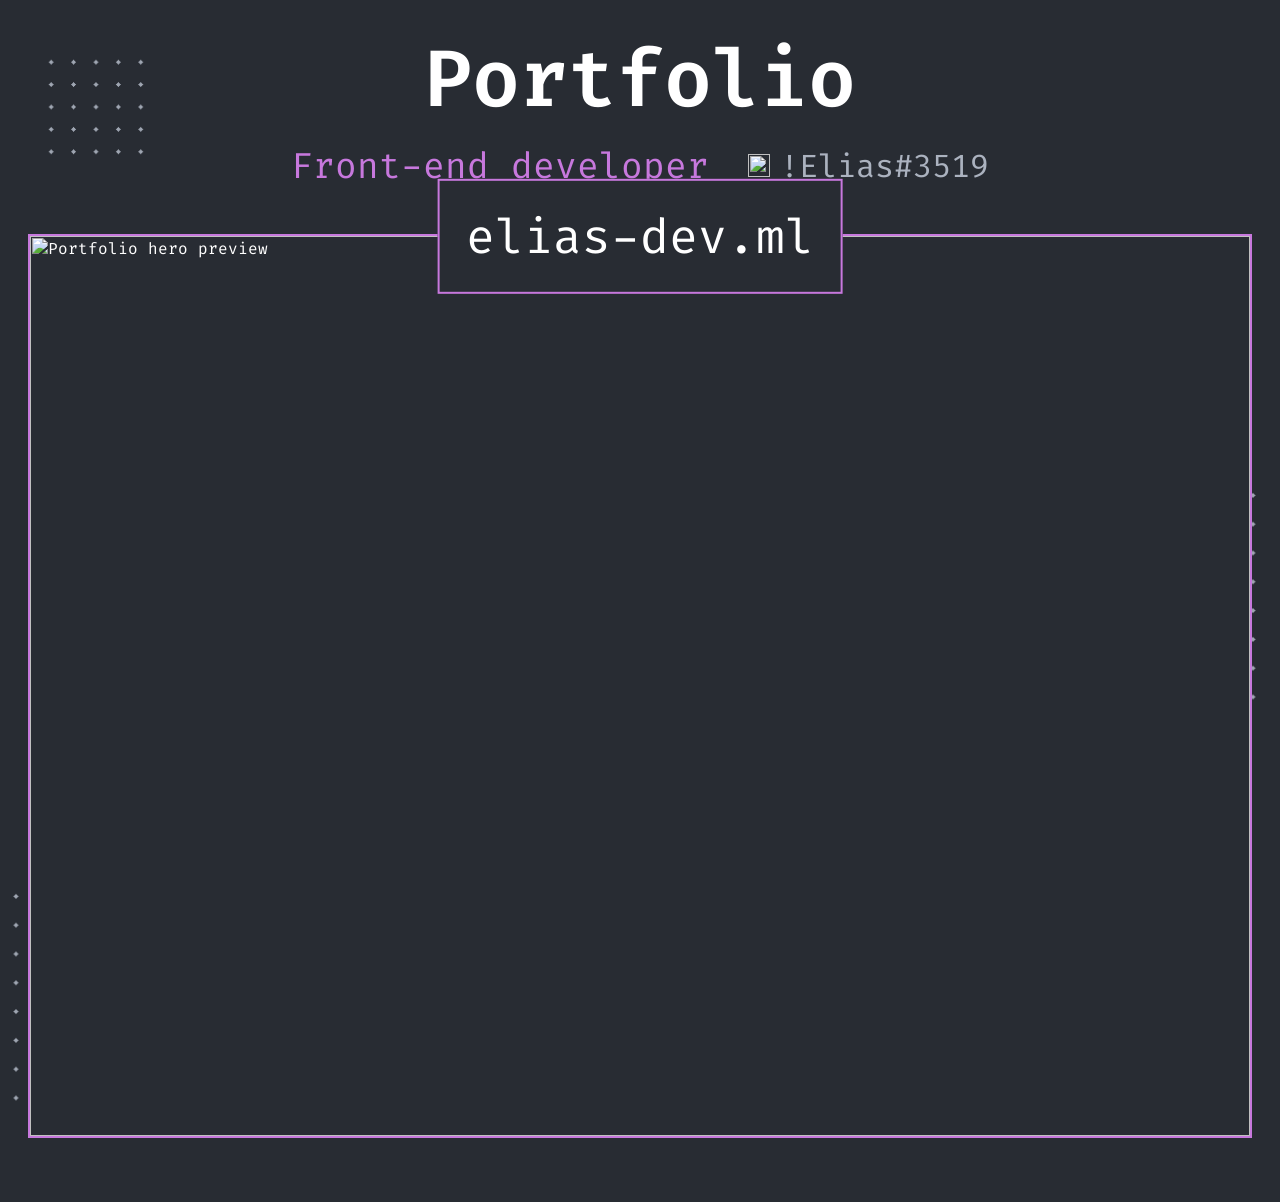
==== index.html @ c0b0775d "added site file" ====
</body>
</html>
<!DOCTYPE html>
<html lang="en">
<head>
    <meta charset="UTF-8">
    <meta name="viewport" content="width=device-width, initial-scale=1.0">
    <link rel="stylesheet" href="style.css">
    <title>Portfolio</title>
</head>
<body>
    <main class="page">
        <div class="dot-grid dot-grid-small dot-top-left" aria-hidden="true"></div>
        <div class="dot-grid dot-grid-left" aria-hidden="true"></div>
        <div class="dot-grid dot-grid-right" aria-hidden="true"></div>

        <header class="title-block">
            <h1>Portfolio</h1>
            <div class="title-row">
                <p class="role">Front-end developer</p>
                <div class="discord-handle">
                    <img src="https://www.figma.com/api/mcp/asset/bc66faab-a454-4f0c-aac1-d3f538585d95" alt="Discord">
                    <span>!Elias#3519</span>
                </div>
            </div>
        </header>

        <section class="hero-frame">
            <div class="domain-badge">elias-dev.ml</div>
            <img
                src="https://www.figma.com/api/mcp/asset/c181b00f-6159-4bdd-b3bc-2554bd2196e8"
                alt="Portfolio hero preview"
                class="hero-image"
            >
        </section>
    </main>
</body>
</html>
---- style.css ----
@import url("https://fonts.googleapis.com/css2?family=Fira+Code:wght@400;500;600&display=swap");

:root {
    --bg: #282c33;
    --primary: #c778dd;
    --text: #ffffff;
    --muted: #abb2bf;
}

* {
    box-sizing: border-box;
}

body {
    margin: 0;
    background: var(--bg);
    color: var(--text);
    font-family: "Fira Code", "Consolas", monospace;
    min-height: 100vh;
}

.page {
    position: relative;
    overflow: hidden;
    min-height: 100vh;
    padding: 2.5rem 1.25rem 4rem;
}

.title-block {
    position: relative;
    z-index: 2;
    max-width: 48.3125rem;
    margin: 0 auto 2.8rem;
    text-align: center;
}

.title-block h1 {
    margin: 0;
    font-size: clamp(2.5rem, 8vw, 5rem);
    font-weight: 600;
    line-height: 1;
}

.title-row {
    display: flex;
    align-items: center;
    justify-content: center;
    gap: clamp(0.9rem, 3vw, 4rem);
    margin-top: 1.35rem;
    flex-wrap: wrap;
}

.role {
    margin: 0;
    color: var(--primary);
    font-size: clamp(1.2rem, 3.4vw, 2.25rem);
}

.discord-handle {
    display: flex;
    align-items: center;
    gap: 0.6rem;
    color: var(--muted);
    font-size: clamp(1rem, 3vw, 2rem);
}

.discord-handle img {
    width: clamp(1rem, 2vw, 1.4rem);
    height: clamp(1rem, 2vw, 1.4rem);
}

.hero-frame {
    position: relative;
    z-index: 2;
    max-width: 76.5rem;
    margin: 0 auto;
    border: 2px solid var(--primary);
    background: var(--bg);
}

.domain-badge {
    position: absolute;
    top: 0;
    left: 50%;
    transform: translate(-50%, -50%);
    border: 2px solid var(--primary);
    background: var(--bg);
    color: var(--text);
    font-size: clamp(1.55rem, 4.2vw, 3rem);
    line-height: 1;
    padding: 0.65em 0.55em;
    white-space: nowrap;
    z-index: 3;
}

.hero-image {
    display: block;
    width: 100%;
    height: auto;
}

.dot-grid {
    position: absolute;
    z-index: 1;
    --dot: #abb2bf;
    --step: 1.8rem;
    width: 14rem;
    height: 14rem;
    background-image: radial-gradient(circle, var(--dot) 2px, transparent 2px);
    background-size: var(--step) var(--step);
    opacity: 0.9;
    pointer-events: none;
}

.dot-grid-small {
    width: 7rem;
    height: 7rem;
    --step: 1.4rem;
}

.dot-top-left {
    top: 3.2rem;
    left: 2.5rem;
}

.dot-grid-left {
    left: -3.5rem;
    bottom: 6rem;
}

.dot-grid-right {
    right: 1.2rem;
    top: 40%;
}

@media (max-width: 900px) {
    .page {
        padding-top: 2rem;
    }

    .title-block {
        margin-bottom: 2rem;
    }

    .hero-frame {
        margin-top: 0.75rem;
    }

    .dot-grid-right {
        right: -2.5rem;
        top: 48%;
    }
}

@media (max-width: 600px) {
    .domain-badge {
        padding: 0.5em 0.45em;
        font-size: clamp(1rem, 6vw, 1.6rem);
    }

    .dot-grid-left,
    .dot-grid-right {
        width: 8rem;
        height: 8rem;
        --step: 1.3rem;
    }

    .dot-grid-left {
        left: -2.75rem;
        bottom: 2rem;
    }

    .dot-grid-right {
        right: -2.5rem;
        top: 58%;
    }
}
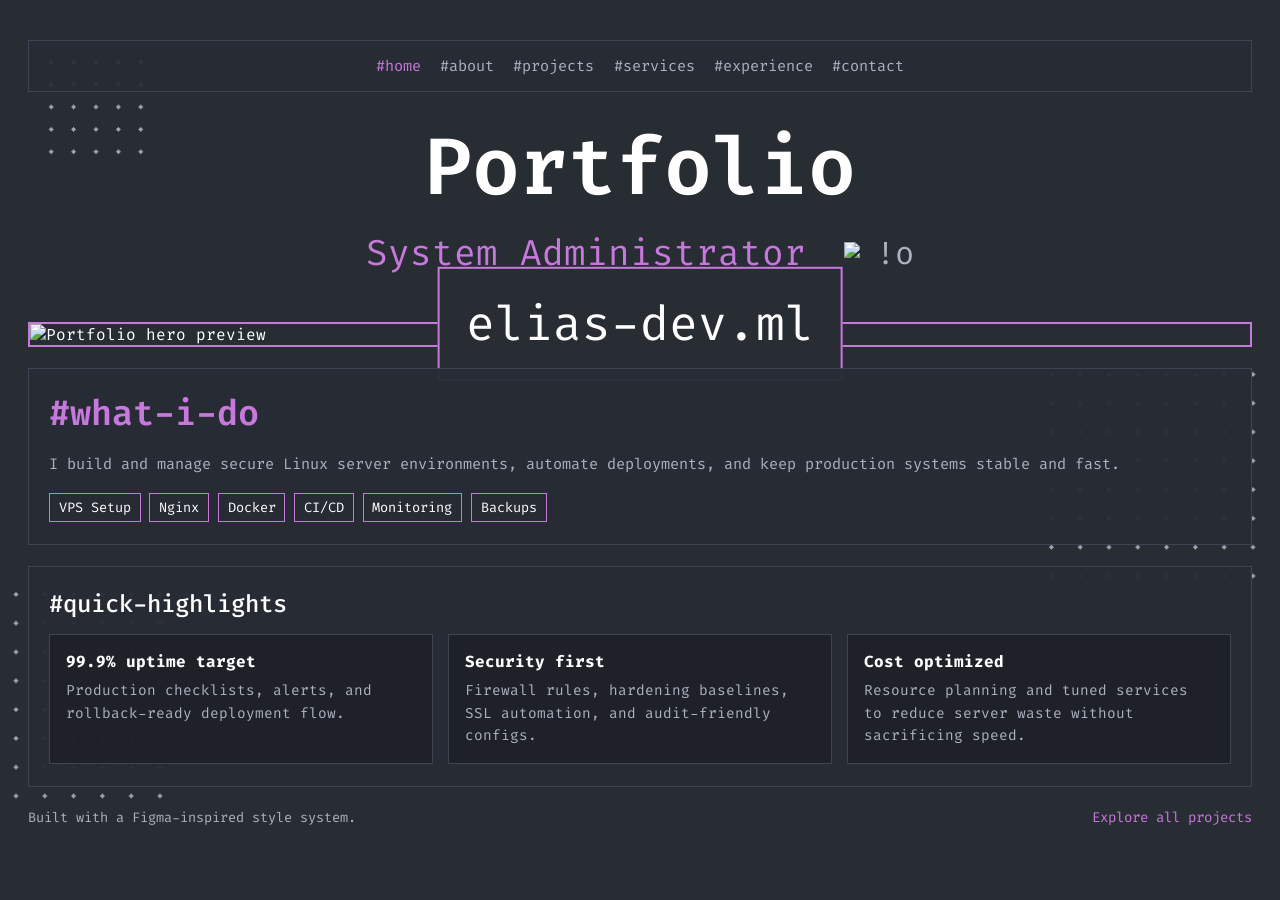
==== commit a29bc2f1: "added more site pages" ====
--- a/index.html
+++ b/index.html
@@ -1,13 +1,10 @@
-
-</body>
-</html>
 <!DOCTYPE html>
 <html lang="en">
 <head>
     <meta charset="UTF-8">
     <meta name="viewport" content="width=device-width, initial-scale=1.0">
     <link rel="stylesheet" href="style.css">
-    <title>Portfolio</title>
+    <title>Portfolio | Home</title>
 </head>
 <body>
     <main class="page">
@@ -15,13 +12,22 @@
         <div class="dot-grid dot-grid-left" aria-hidden="true"></div>
         <div class="dot-grid dot-grid-right" aria-hidden="true"></div>
 
+        <nav class="top-nav">
+            <a href="index.html" class="nav-link active">#home</a>
+            <a href="about.html" class="nav-link">#about</a>
+            <a href="projects.html" class="nav-link">#projects</a>
+            <a href="services.html" class="nav-link">#services</a>
+            <a href="experience.html" class="nav-link">#experience</a>
+            <a href="contact.html" class="nav-link">#contact</a>
+        </nav>
+
         <header class="title-block">
             <h1>Portfolio</h1>
             <div class="title-row">
-                <p class="role">Front-end developer</p>
+                <p class="role">System Administrator</p>
                 <div class="discord-handle">
                     <img src="https://www.figma.com/api/mcp/asset/bc66faab-a454-4f0c-aac1-d3f538585d95" alt="Discord">
-                    <span>!Elias#3519</span>
+                    <span>!o</span>
                 </div>
             </div>
         </header>
@@ -34,6 +40,45 @@
                 class="hero-image"
             >
         </section>
+
+        <section class="content-card">
+            <h2 class="section-title">#what-i-do</h2>
+            <p class="content-text">
+                I build and manage secure Linux server environments, automate deployments, and keep production systems
+                stable and fast.
+            </p>
+            <div class="chip-wrap">
+                <span class="chip">VPS Setup</span>
+                <span class="chip">Nginx</span>
+                <span class="chip">Docker</span>
+                <span class="chip">CI/CD</span>
+                <span class="chip">Monitoring</span>
+                <span class="chip">Backups</span>
+            </div>
+        </section>
+
+        <section class="content-card">
+            <h2 class="section-subtitle">#quick-highlights</h2>
+            <div class="project-grid">
+                <article class="project-card">
+                    <h3>99.9% uptime target</h3>
+                    <p>Production checklists, alerts, and rollback-ready deployment flow.</p>
+                </article>
+                <article class="project-card">
+                    <h3>Security first</h3>
+                    <p>Firewall rules, hardening baselines, SSL automation, and audit-friendly configs.</p>
+                </article>
+                <article class="project-card">
+                    <h3>Cost optimized</h3>
+                    <p>Resource planning and tuned services to reduce server waste without sacrificing speed.</p>
+                </article>
+            </div>
+        </section>
+
+        <footer class="site-footer">
+            <p>Built with a Figma-inspired style system.</p>
+            <a href="projects.html" class="text-link">Explore all projects</a>
+        </footer>
     </main>
 </body>
-</html>+</html>
--- a/style.css
+++ b/style.css
@@ -5,6 +5,8 @@
     --primary: #c778dd;
     --text: #ffffff;
     --muted: #abb2bf;
+    --border: #3e4451;
+    --card-bg: rgba(40, 44, 51, 0.95);
 }
 
 * {
@@ -19,11 +21,45 @@
     min-height: 100vh;
 }
 
+a {
+    color: inherit;
+}
+
 .page {
     position: relative;
     overflow: hidden;
     min-height: 100vh;
     padding: 2.5rem 1.25rem 4rem;
+}
+
+.page-content {
+    max-width: 76rem;
+    margin: 0 auto;
+}
+
+.top-nav {
+    position: relative;
+    z-index: 4;
+    display: flex;
+    flex-wrap: wrap;
+    justify-content: center;
+    gap: 0.65rem 1.2rem;
+    max-width: 76.5rem;
+    margin: 0 auto 2.2rem;
+    padding: 0.95rem 1.1rem;
+    border: 1px solid var(--border);
+    background: rgba(40, 44, 51, 0.92);
+}
+
+.nav-link {
+    color: var(--muted);
+    text-decoration: none;
+    font-size: 0.95rem;
+}
+
+.nav-link:hover,
+.nav-link.active {
+    color: var(--primary);
 }
 
 .title-block {
@@ -97,6 +133,205 @@
     display: block;
     width: 100%;
     height: auto;
+}
+
+.content-card {
+    position: relative;
+    z-index: 2;
+    max-width: 76.5rem;
+    margin: 1.3rem auto;
+    padding: 1.35rem 1.25rem;
+    border: 1px solid var(--border);
+    background: var(--card-bg);
+}
+
+.section-title {
+    margin: 0 0 1rem;
+    color: var(--primary);
+    font-size: clamp(1.5rem, 4vw, 2.2rem);
+    font-weight: 600;
+}
+
+.section-subtitle {
+    margin: 0 0 0.85rem;
+    color: var(--text);
+    font-size: clamp(1.1rem, 2.8vw, 1.5rem);
+    font-weight: 500;
+}
+
+.content-text {
+    margin: 0 0 0.9rem;
+    color: var(--muted);
+    line-height: 1.7;
+    font-size: 0.95rem;
+}
+
+.muted {
+    color: var(--muted);
+}
+
+.chip-wrap {
+    display: flex;
+    flex-wrap: wrap;
+    gap: 0.55rem;
+}
+
+.chip {
+    border: 1px solid var(--primary);
+    color: var(--text);
+    padding: 0.33rem 0.55rem;
+    font-size: 0.85rem;
+}
+
+.project-grid {
+    display: grid;
+    grid-template-columns: repeat(auto-fit, minmax(14rem, 1fr));
+    gap: 0.9rem;
+}
+
+.project-card {
+    border: 1px solid var(--border);
+    padding: 1rem;
+    background: rgba(22, 24, 31, 0.5);
+}
+
+.project-card h2,
+.project-card h3 {
+    margin: 0 0 0.55rem;
+    font-size: 1rem;
+    color: var(--text);
+}
+
+.project-card p {
+    margin: 0;
+    color: var(--muted);
+    font-size: 0.9rem;
+    line-height: 1.55;
+}
+
+.bullet-list {
+    margin: 0 0 0.8rem;
+    color: var(--muted);
+    padding-left: 1.2rem;
+    line-height: 1.7;
+    font-size: 0.95rem;
+}
+
+.contact-list {
+    list-style: none;
+    margin: 0.5rem 0 1.15rem;
+    padding: 0;
+}
+
+.contact-list li {
+    margin: 0.45rem 0;
+    color: var(--muted);
+    font-size: 0.95rem;
+}
+
+.contact-list span {
+    color: var(--text);
+}
+
+.form-grid {
+    display: grid;
+    grid-template-columns: repeat(2, minmax(0, 1fr));
+    gap: 0.9rem;
+}
+
+.form-grid label {
+    display: flex;
+    flex-direction: column;
+    gap: 0.4rem;
+    color: var(--muted);
+    font-size: 0.88rem;
+}
+
+.form-grid .full {
+    grid-column: 1 / -1;
+}
+
+.form-control {
+    border: 1px solid var(--border);
+    background: rgba(17, 19, 24, 0.6);
+    color: var(--text);
+    padding: 0.62rem 0.65rem;
+    font-family: inherit;
+    font-size: 0.9rem;
+}
+
+.form-control:focus {
+    outline: 1px solid var(--primary);
+    border-color: var(--primary);
+}
+
+.cta-link {
+    display: inline-block;
+    border: 1px solid var(--primary);
+    background: transparent;
+    color: var(--text);
+    text-decoration: none;
+    font-family: inherit;
+    font-size: 0.9rem;
+    padding: 0.58rem 0.85rem;
+    cursor: pointer;
+}
+
+.cta-link:hover {
+    background: rgba(199, 120, 221, 0.15);
+}
+
+.timeline {
+    display: grid;
+    gap: 0.85rem;
+}
+
+.timeline-item {
+    display: grid;
+    grid-template-columns: 5rem 1fr;
+    gap: 0.8rem;
+    border: 1px solid var(--border);
+    padding: 0.9rem;
+    background: rgba(22, 24, 31, 0.5);
+}
+
+.timeline-item h2 {
+    margin: 0 0 0.45rem;
+    font-size: 1rem;
+    color: var(--text);
+}
+
+.timeline-year {
+    color: var(--primary);
+    font-weight: 600;
+    font-size: 0.95rem;
+}
+
+.site-footer {
+    position: relative;
+    z-index: 3;
+    max-width: 76.5rem;
+    margin: 1.2rem auto 0;
+    display: flex;
+    justify-content: space-between;
+    align-items: center;
+    gap: 0.8rem;
+    color: var(--muted);
+    font-size: 0.85rem;
+}
+
+.site-footer p {
+    margin: 0;
+}
+
+.text-link {
+    color: var(--primary);
+    text-decoration: none;
+    font-size: 0.88rem;
+}
+
+.text-link:hover {
+    text-decoration: underline;
 }
 
 .dot-grid {
@@ -150,6 +385,23 @@
         right: -2.5rem;
         top: 48%;
     }
+
+    .top-nav {
+        justify-content: flex-start;
+    }
+
+    .form-grid {
+        grid-template-columns: 1fr;
+    }
+
+    .timeline-item {
+        grid-template-columns: 1fr;
+    }
+
+    .site-footer {
+        flex-direction: column;
+        align-items: flex-start;
+    }
 }
 
 @media (max-width: 600px) {
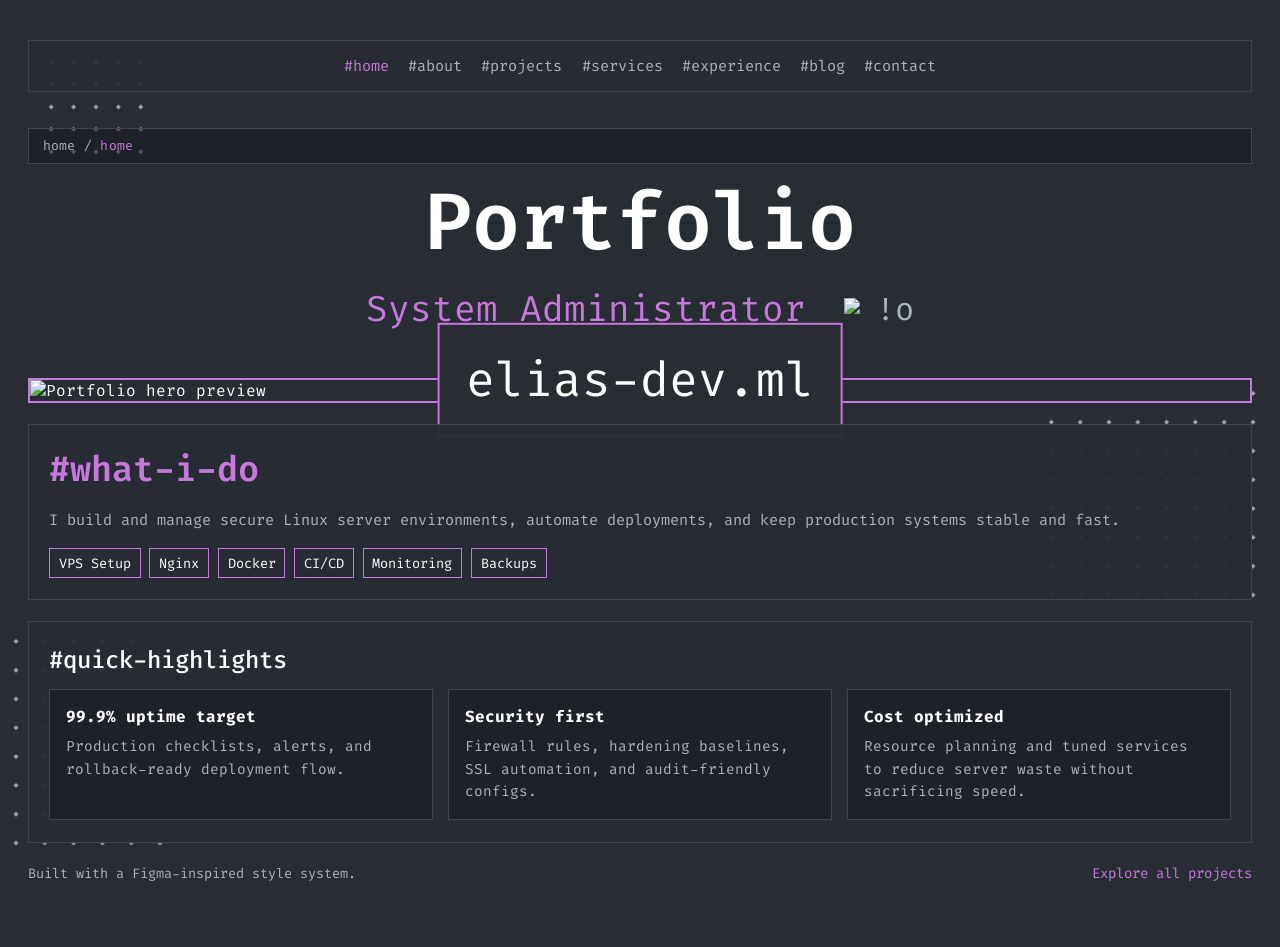
==== commit cd8da2a4: "Updated about page" ====
--- a/index.html
+++ b/index.html
@@ -18,8 +18,13 @@
             <a href="projects.html" class="nav-link">#projects</a>
             <a href="services.html" class="nav-link">#services</a>
             <a href="experience.html" class="nav-link">#experience</a>
+            <a href="blog.html" class="nav-link">#blog</a>
             <a href="contact.html" class="nav-link">#contact</a>
         </nav>
+
+        <header class="page-header-line">
+            <p class="page-path">home / <span>home</span></p>
+        </header>
 
         <header class="title-block">
             <h1>Portfolio</h1>
--- a/style.css
+++ b/style.css
@@ -62,6 +62,28 @@
     color: var(--primary);
 }
 
+.page-header-line {
+    position: relative;
+    z-index: 3;
+    max-width: 76.5rem;
+    margin: 0 auto 1.2rem;
+    border: 1px solid var(--border);
+    background: rgba(22, 24, 31, 0.55);
+    padding: 0.55rem 0.85rem;
+}
+
+.page-path {
+    margin: 0;
+    color: var(--muted);
+    font-size: 0.82rem;
+    letter-spacing: 0.02em;
+    text-transform: lowercase;
+}
+
+.page-path span {
+    color: var(--primary);
+}
+
 .title-block {
     position: relative;
     z-index: 2;
@@ -332,6 +354,29 @@
 
 .text-link:hover {
     text-decoration: underline;
+}
+
+.blog-list {
+    display: grid;
+    gap: 0.85rem;
+}
+
+.blog-post {
+    border: 1px solid var(--border);
+    background: rgba(22, 24, 31, 0.5);
+    padding: 1rem;
+}
+
+.blog-post h2 {
+    margin: 0 0 0.5rem;
+    color: var(--text);
+    font-size: 1rem;
+}
+
+.post-meta {
+    margin: 0 0 0.45rem;
+    color: var(--primary);
+    font-size: 0.78rem;
 }
 
 .dot-grid {
@@ -390,6 +435,10 @@
         justify-content: flex-start;
     }
 
+    .page-header-line {
+        padding: 0.5rem 0.7rem;
+    }
+
     .form-grid {
         grid-template-columns: 1fr;
     }
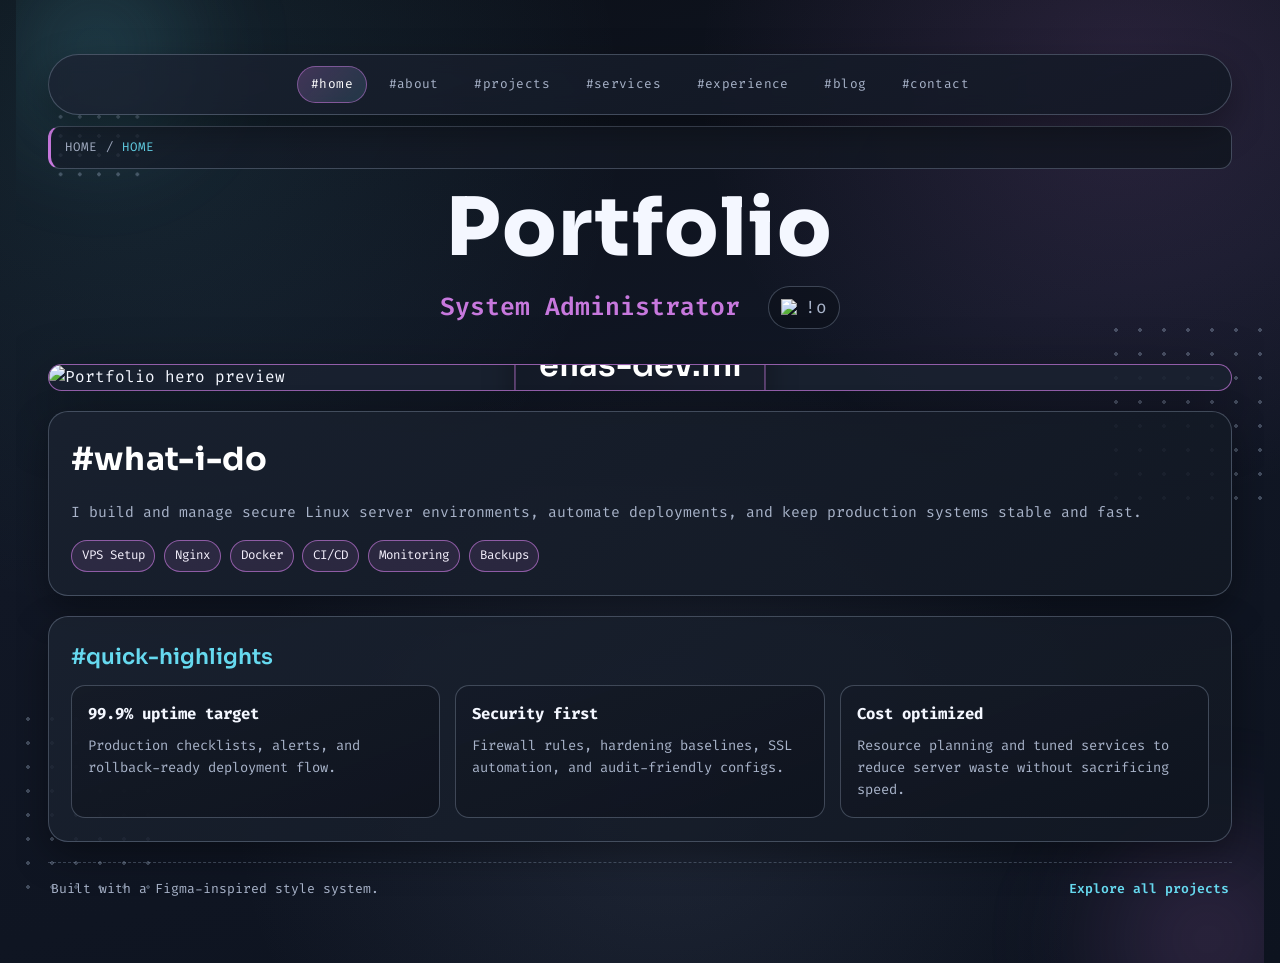
==== commit f2caa767: "fixed some issue and made changes on ui" ====
--- a/index.html
+++ b/index.html
@@ -7,7 +7,7 @@
     <title>Portfolio | Home</title>
 </head>
 <body>
-    <main class="page">
+    <main class="page page-content">
         <div class="dot-grid dot-grid-small dot-top-left" aria-hidden="true"></div>
         <div class="dot-grid dot-grid-left" aria-hidden="true"></div>
         <div class="dot-grid dot-grid-right" aria-hidden="true"></div>
--- a/style.css
+++ b/style.css
@@ -1,24 +1,47 @@
-@import url("https://fonts.googleapis.com/css2?family=Fira+Code:wght@400;500;600&display=swap");
+@import url("https://fonts.googleapis.com/css2?family=Fira+Code:wght@400;500;600&family=Sora:wght@500;600;700;800&display=swap");
 
 :root {
-    --bg: #282c33;
+    --bg: #0f121a;
+    --bg-soft: #171c27;
+    --surface: rgba(23, 30, 42, 0.72);
+    --surface-strong: rgba(26, 34, 48, 0.9);
     --primary: #c778dd;
-    --text: #ffffff;
-    --muted: #abb2bf;
-    --border: #3e4451;
-    --card-bg: rgba(40, 44, 51, 0.95);
+    --primary-soft: rgba(199, 120, 221, 0.18);
+    --secondary: #66d9ef;
+    --text: #f4f7ff;
+    --muted: #a9b4ca;
+    --border: rgba(162, 176, 201, 0.32);
+    --shadow-lg: 0 24px 64px rgba(0, 0, 0, 0.48);
+    --shadow-md: 0 14px 36px rgba(0, 0, 0, 0.35);
+    --radius-xl: 20px;
+    --radius-lg: 14px;
+    --radius-pill: 999px;
 }
 
 * {
     box-sizing: border-box;
 }
 
+html,
+body {
+    min-height: 100%;
+}
+
 body {
     margin: 0;
-    background: var(--bg);
     color: var(--text);
     font-family: "Fira Code", "Consolas", monospace;
-    min-height: 100vh;
+    background:
+        radial-gradient(circle at 10% 12%, rgba(102, 217, 239, 0.1), transparent 35%),
+        radial-gradient(circle at 88% 8%, rgba(199, 120, 221, 0.14), transparent 30%),
+        radial-gradient(circle at 52% 82%, rgba(112, 127, 158, 0.16), transparent 42%),
+        linear-gradient(165deg, #0b0f17 0%, #111725 45%, #0d131f 100%);
+    line-height: 1.55;
+}
+
+::selection {
+    background: rgba(199, 120, 221, 0.34);
+    color: #ffffff;
 }
 
 a {
@@ -27,104 +50,150 @@
 
 .page {
     position: relative;
-    overflow: hidden;
+    isolation: isolate;
+    overflow-x: hidden;
     min-height: 100vh;
-    padding: 2.5rem 1.25rem 4rem;
+    padding: 2.5rem clamp(1rem, 2.8vw, 2rem) 4rem;
+}
+
+.page::before,
+.page::after {
+    content: "";
+    position: absolute;
+    z-index: -1;
+    pointer-events: none;
+    filter: blur(42px);
+}
+
+.page::before {
+    width: 19rem;
+    height: 19rem;
+    top: -6.5rem;
+    left: -4.5rem;
+    background: radial-gradient(circle, rgba(102, 217, 239, 0.18), transparent 66%);
+}
+
+.page::after {
+    width: 21rem;
+    height: 21rem;
+    right: -7rem;
+    bottom: -9rem;
+    background: radial-gradient(circle, rgba(199, 120, 221, 0.2), transparent 70%);
 }
 
 .page-content {
-    max-width: 76rem;
+    max-width: 78rem;
     margin: 0 auto;
 }
 
 .top-nav {
-    position: relative;
-    z-index: 4;
+    position: sticky;
+    top: 0.9rem;
+    z-index: 25;
     display: flex;
     flex-wrap: wrap;
     justify-content: center;
-    gap: 0.65rem 1.2rem;
+    gap: 0.5rem;
     max-width: 76.5rem;
-    margin: 0 auto 2.2rem;
-    padding: 0.95rem 1.1rem;
+    margin: 0 auto 1.6rem;
+    padding: 0.68rem;
     border: 1px solid var(--border);
-    background: rgba(40, 44, 51, 0.92);
+    border-radius: var(--radius-pill);
+    background: linear-gradient(160deg, rgba(27, 34, 49, 0.78), rgba(17, 23, 35, 0.84));
+    backdrop-filter: blur(10px);
+    box-shadow: var(--shadow-md);
 }
 
 .nav-link {
     color: var(--muted);
     text-decoration: none;
-    font-size: 0.95rem;
+    font-size: 0.8rem;
+    letter-spacing: 0.03em;
+    padding: 0.47rem 0.8rem;
+    border-radius: var(--radius-pill);
+    border: 1px solid transparent;
+    transition: all 0.25s ease;
 }
 
 .nav-link:hover,
 .nav-link.active {
-    color: var(--primary);
+    color: #ffffff;
+    border-color: rgba(199, 120, 221, 0.52);
+    background: linear-gradient(135deg, rgba(199, 120, 221, 0.25), rgba(102, 217, 239, 0.14));
 }
 
 .page-header-line {
     position: relative;
-    z-index: 3;
+    z-index: 5;
     max-width: 76.5rem;
     margin: 0 auto 1.2rem;
+    padding: 0.68rem 0.88rem;
     border: 1px solid var(--border);
-    background: rgba(22, 24, 31, 0.55);
-    padding: 0.55rem 0.85rem;
+    border-left: 3px solid var(--primary);
+    border-radius: 12px;
+    background: linear-gradient(120deg, rgba(22, 29, 42, 0.72), rgba(17, 22, 32, 0.84));
 }
 
 .page-path {
     margin: 0;
     color: var(--muted);
-    font-size: 0.82rem;
-    letter-spacing: 0.02em;
-    text-transform: lowercase;
+    font-size: 0.78rem;
+    letter-spacing: 0.09em;
+    text-transform: uppercase;
 }
 
 .page-path span {
-    color: var(--primary);
+    color: var(--secondary);
 }
 
 .title-block {
     position: relative;
     z-index: 2;
-    max-width: 48.3125rem;
-    margin: 0 auto 2.8rem;
+    max-width: 50rem;
+    margin: 0 auto 2.2rem;
     text-align: center;
 }
 
 .title-block h1 {
     margin: 0;
-    font-size: clamp(2.5rem, 8vw, 5rem);
-    font-weight: 600;
+    font-family: "Sora", "Fira Code", sans-serif;
+    font-size: clamp(2.4rem, 7.6vw, 5rem);
+    font-weight: 800;
     line-height: 1;
+    letter-spacing: 0.02em;
 }
 
 .title-row {
     display: flex;
     align-items: center;
     justify-content: center;
-    gap: clamp(0.9rem, 3vw, 4rem);
-    margin-top: 1.35rem;
+    gap: clamp(0.8rem, 2.2vw, 2.2rem);
+    margin-top: 1.1rem;
     flex-wrap: wrap;
 }
 
 .role {
     margin: 0;
     color: var(--primary);
-    font-size: clamp(1.2rem, 3.4vw, 2.25rem);
+    font-size: clamp(1.05rem, 2.4vw, 1.55rem);
+    font-weight: 600;
 }
 
 .discord-handle {
-    display: flex;
+    display: inline-flex;
     align-items: center;
-    gap: 0.6rem;
-    color: var(--muted);
-    font-size: clamp(1rem, 3vw, 2rem);
+    gap: 0.55rem;
+    color: var(--muted);
+    font-size: clamp(0.9rem, 2vw, 1.1rem);
+    padding: 0.42rem 0.7rem;
+    border: 1px solid var(--border);
+    border-radius: var(--radius-pill);
+    background: rgba(13, 18, 28, 0.7);
 }
 
 .discord-handle img {
-    width: clamp(1rem, 2vw, 1.4rem);
-    height: clamp(1rem, 2vw, 1.4rem);
+    width: 1rem;
+    height: 1rem;
 }
 
 .hero-frame {
@@ -132,8 +201,11 @@
     z-index: 2;
     max-width: 76.5rem;
     margin: 0 auto;
-    border: 2px solid var(--primary);
-    background: var(--bg);
+    border: 1px solid rgba(199, 120, 221, 0.7);
+    border-radius: var(--radius-xl);
+    overflow: hidden;
+    background: var(--surface-strong);
+    box-shadow: var(--shadow-lg);
 }
 
 .domain-badge {
@@ -141,14 +213,18 @@
     top: 0;
     left: 50%;
     transform: translate(-50%, -50%);
-    border: 2px solid var(--primary);
-    background: var(--bg);
-    color: var(--text);
-    font-size: clamp(1.55rem, 4.2vw, 3rem);
+    border: 1px solid rgba(199, 120, 221, 0.75);
+    border-radius: 12px;
+    background: linear-gradient(120deg, rgba(19, 25, 38, 0.93), rgba(24, 30, 44, 0.95));
+    color: #ffffff;
+    font-family: "Sora", "Fira Code", sans-serif;
+    font-size: clamp(1.15rem, 3.3vw, 2rem);
+    font-weight: 600;
     line-height: 1;
-    padding: 0.65em 0.55em;
+    padding: 0.62em 0.72em;
     white-space: nowrap;
     z-index: 3;
+    box-shadow: 0 10px 30px rgba(0, 0, 0, 0.36);
 }
 
 .hero-image {
@@ -161,31 +237,42 @@
     position: relative;
     z-index: 2;
     max-width: 76.5rem;
-    margin: 1.3rem auto;
-    padding: 1.35rem 1.25rem;
+    margin: 1.25rem auto;
+    padding: 1.45rem 1.35rem;
     border: 1px solid var(--border);
-    background: var(--card-bg);
+    border-radius: var(--radius-xl);
+    background: linear-gradient(145deg, rgba(26, 34, 48, 0.86), rgba(18, 24, 35, 0.86));
+    box-shadow: var(--shadow-md);
+    transition: transform 0.25s ease, border-color 0.25s ease;
+}
+
+.content-card:hover {
+    transform: translateY(-2px);
+    border-color: rgba(199, 120, 221, 0.46);
 }
 
 .section-title {
-    margin: 0 0 1rem;
-    color: var(--primary);
-    font-size: clamp(1.5rem, 4vw, 2.2rem);
+    margin: 0 0 0.95rem;
+    color: #ffffff;
+    font-family: "Sora", "Fira Code", sans-serif;
+    font-size: clamp(1.35rem, 3vw, 2rem);
+    font-weight: 700;
+    letter-spacing: 0.01em;
+}
+
+.section-subtitle {
+    margin: 0 0 0.72rem;
+    color: var(--secondary);
+    font-family: "Sora", "Fira Code", sans-serif;
+    font-size: clamp(1.04rem, 2.3vw, 1.35rem);
     font-weight: 600;
 }
 
-.section-subtitle {
-    margin: 0 0 0.85rem;
-    color: var(--text);
-    font-size: clamp(1.1rem, 2.8vw, 1.5rem);
-    font-weight: 500;
-}
-
 .content-text {
-    margin: 0 0 0.9rem;
-    color: var(--muted);
-    line-height: 1.7;
-    font-size: 0.95rem;
+    margin: 0 0 0.88rem;
+    color: var(--muted);
+    line-height: 1.75;
+    font-size: 0.92rem;
 }
 
 .muted {
@@ -199,56 +286,66 @@
 }
 
 .chip {
-    border: 1px solid var(--primary);
-    color: var(--text);
-    padding: 0.33rem 0.55rem;
-    font-size: 0.85rem;
+    border: 1px solid rgba(199, 120, 221, 0.65);
+    color: #f7f3ff;
+    padding: 0.34rem 0.62rem;
+    font-size: 0.78rem;
+    border-radius: var(--radius-pill);
+    background: rgba(199, 120, 221, 0.12);
 }
 
 .project-grid {
     display: grid;
-    grid-template-columns: repeat(auto-fit, minmax(14rem, 1fr));
-    gap: 0.9rem;
+    grid-template-columns: repeat(auto-fit, minmax(15.5rem, 1fr));
+    gap: 0.95rem;
 }
 
 .project-card {
     border: 1px solid var(--border);
+    border-radius: var(--radius-lg);
     padding: 1rem;
-    background: rgba(22, 24, 31, 0.5);
+    background: linear-gradient(160deg, rgba(21, 27, 39, 0.86), rgba(15, 20, 31, 0.9));
+    transition: transform 0.22s ease, border-color 0.22s ease, box-shadow 0.22s ease;
+}
+
+.project-card:hover {
+    transform: translateY(-3px);
+    border-color: rgba(102, 217, 239, 0.45);
+    box-shadow: 0 12px 26px rgba(0, 0, 0, 0.32);
 }
 
 .project-card h2,
 .project-card h3 {
-    margin: 0 0 0.55rem;
-    font-size: 1rem;
+    margin: 0 0 0.5rem;
+    font-size: 0.98rem;
     color: var(--text);
 }
 
 .project-card p {
     margin: 0;
     color: var(--muted);
-    font-size: 0.9rem;
-    line-height: 1.55;
+    font-size: 0.86rem;
+    line-height: 1.6;
 }
 
 .bullet-list {
-    margin: 0 0 0.8rem;
+    margin: 0.2rem 0 0.9rem;
     color: var(--muted);
     padding-left: 1.2rem;
-    line-height: 1.7;
-    font-size: 0.95rem;
+    line-height: 1.75;
+    font-size: 0.91rem;
 }
 
 .contact-list {
     list-style: none;
-    margin: 0.5rem 0 1.15rem;
+    margin: 0.4rem 0 1.1rem;
     padding: 0;
 }
 
 .contact-list li {
-    margin: 0.45rem 0;
-    color: var(--muted);
-    font-size: 0.95rem;
+    margin: 0.4rem 0;
+    color: var(--muted);
+    font-size: 0.92rem;
 }
 
 .contact-list span {
@@ -258,15 +355,15 @@
 .form-grid {
     display: grid;
     grid-template-columns: repeat(2, minmax(0, 1fr));
-    gap: 0.9rem;
+    gap: 0.85rem;
 }
 
 .form-grid label {
     display: flex;
     flex-direction: column;
-    gap: 0.4rem;
-    color: var(--muted);
-    font-size: 0.88rem;
+    gap: 0.42rem;
+    color: var(--muted);
+    font-size: 0.83rem;
 }
 
 .form-grid .full {
@@ -274,72 +371,86 @@
 }
 
 .form-control {
-    border: 1px solid var(--border);
-    background: rgba(17, 19, 24, 0.6);
+    border: 1px solid rgba(151, 167, 194, 0.35);
+    border-radius: 11px;
+    background: rgba(11, 16, 24, 0.75);
     color: var(--text);
-    padding: 0.62rem 0.65rem;
+    padding: 0.68rem 0.72rem;
     font-family: inherit;
     font-size: 0.9rem;
-}
-
-.form-control:focus {
-    outline: 1px solid var(--primary);
-    border-color: var(--primary);
+    transition: border-color 0.2s ease, box-shadow 0.2s ease;
+}
+
+.form-control:focus-visible {
+    outline: none;
+    border-color: rgba(102, 217, 239, 0.62);
+    box-shadow: 0 0 0 3px rgba(102, 217, 239, 0.18);
 }
 
 .cta-link {
-    display: inline-block;
-    border: 1px solid var(--primary);
-    background: transparent;
-    color: var(--text);
+    display: inline-flex;
+    align-items: center;
+    justify-content: center;
+    gap: 0.35rem;
+    border: 1px solid rgba(199, 120, 221, 0.72);
+    border-radius: var(--radius-pill);
+    background: linear-gradient(120deg, rgba(199, 120, 221, 0.3), rgba(102, 217, 239, 0.2));
+    color: #ffffff;
     text-decoration: none;
     font-family: inherit;
-    font-size: 0.9rem;
-    padding: 0.58rem 0.85rem;
+    font-size: 0.84rem;
+    font-weight: 600;
+    letter-spacing: 0.02em;
+    padding: 0.58rem 0.94rem;
     cursor: pointer;
+    transition: transform 0.2s ease, box-shadow 0.2s ease;
 }
 
 .cta-link:hover {
-    background: rgba(199, 120, 221, 0.15);
+    transform: translateY(-1px);
+    box-shadow: 0 10px 22px rgba(0, 0, 0, 0.28);
 }
 
 .timeline {
     display: grid;
-    gap: 0.85rem;
+    gap: 0.88rem;
 }
 
 .timeline-item {
     display: grid;
-    grid-template-columns: 5rem 1fr;
-    gap: 0.8rem;
+    grid-template-columns: 5.2rem 1fr;
+    gap: 0.9rem;
     border: 1px solid var(--border);
-    padding: 0.9rem;
-    background: rgba(22, 24, 31, 0.5);
+    border-radius: var(--radius-lg);
+    padding: 1rem;
+    background: linear-gradient(145deg, rgba(20, 26, 38, 0.88), rgba(16, 21, 33, 0.88));
 }
 
 .timeline-item h2 {
     margin: 0 0 0.45rem;
-    font-size: 1rem;
+    font-size: 0.98rem;
     color: var(--text);
 }
 
 .timeline-year {
-    color: var(--primary);
-    font-weight: 600;
-    font-size: 0.95rem;
+    color: var(--secondary);
+    font-weight: 700;
+    font-size: 0.9rem;
 }
 
 .site-footer {
     position: relative;
-    z-index: 3;
+    z-index: 4;
     max-width: 76.5rem;
-    margin: 1.2rem auto 0;
+    margin: 1.1rem auto 0;
+    padding: 1rem 0.2rem 0;
+    border-top: 1px dashed rgba(151, 167, 194, 0.32);
     display: flex;
     justify-content: space-between;
     align-items: center;
     gap: 0.8rem;
     color: var(--muted);
-    font-size: 0.85rem;
+    font-size: 0.82rem;
 }
 
 .site-footer p {
@@ -347,9 +458,10 @@
 }
 
 .text-link {
-    color: var(--primary);
+    color: var(--secondary);
     text-decoration: none;
-    font-size: 0.88rem;
+    font-size: 0.82rem;
+    font-weight: 600;
 }
 
 .text-link:hover {
@@ -358,13 +470,20 @@
 
 .blog-list {
     display: grid;
-    gap: 0.85rem;
+    gap: 0.9rem;
 }
 
 .blog-post {
     border: 1px solid var(--border);
-    background: rgba(22, 24, 31, 0.5);
+    border-radius: var(--radius-lg);
+    background: linear-gradient(155deg, rgba(20, 27, 39, 0.88), rgba(14, 18, 28, 0.9));
     padding: 1rem;
+    transition: transform 0.22s ease, border-color 0.22s ease;
+}
+
+.blog-post:hover {
+    transform: translateY(-2px);
+    border-color: rgba(199, 120, 221, 0.46);
 }
 
 .blog-post h2 {
@@ -374,69 +493,84 @@
 }
 
 .post-meta {
-    margin: 0 0 0.45rem;
+    margin: 0 0 0.42rem;
     color: var(--primary);
-    font-size: 0.78rem;
+    font-size: 0.75rem;
+    letter-spacing: 0.04em;
+    text-transform: uppercase;
 }
 
 .dot-grid {
     position: absolute;
     z-index: 1;
-    --dot: #abb2bf;
-    --step: 1.8rem;
-    width: 14rem;
-    height: 14rem;
-    background-image: radial-gradient(circle, var(--dot) 2px, transparent 2px);
+    --dot: rgba(170, 188, 214, 0.5);
+    --step: 1.5rem;
+    width: 12rem;
+    height: 12rem;
+    background-image: radial-gradient(circle, var(--dot) 1.7px, transparent 1.7px);
     background-size: var(--step) var(--step);
-    opacity: 0.9;
+    opacity: 0.65;
     pointer-events: none;
 }
 
 .dot-grid-small {
-    width: 7rem;
-    height: 7rem;
-    --step: 1.4rem;
+    width: 6rem;
+    height: 6rem;
+    --step: 1.2rem;
 }
 
 .dot-top-left {
-    top: 3.2rem;
-    left: 2.5rem;
+    top: 5.5rem;
+    left: 2.2rem;
 }
 
 .dot-grid-left {
-    left: -3.5rem;
-    bottom: 6rem;
+    left: -3rem;
+    bottom: 4rem;
 }
 
 .dot-grid-right {
-    right: 1.2rem;
-    top: 40%;
-}
-
-@media (max-width: 900px) {
-    .page {
-        padding-top: 2rem;
+    right: -2rem;
+    top: 33%;
+}
+
+.title-block,
+.hero-frame,
+.content-card,
+.page-header-line {
+    animation: fade-up 0.55s ease both;
+}
+
+@keyframes fade-up {
+    from {
+        opacity: 0;
+        transform: translateY(10px);
+    }
+
+    to {
+        opacity: 1;
+        transform: translateY(0);
+    }
+}
+
+@media (max-width: 980px) {
+    .top-nav {
+        border-radius: 16px;
+        justify-content: flex-start;
+        top: 0.6rem;
+    }
+
+    .page-header-line {
+        padding: 0.58rem 0.75rem;
     }
 
     .title-block {
-        margin-bottom: 2rem;
-    }
-
-    .hero-frame {
-        margin-top: 0.75rem;
+        margin-bottom: 1.8rem;
     }
 
     .dot-grid-right {
-        right: -2.5rem;
-        top: 48%;
-    }
-
-    .top-nav {
-        justify-content: flex-start;
-    }
-
-    .page-header-line {
-        padding: 0.5rem 0.7rem;
+        right: -4rem;
+        top: 46%;
     }
 
     .form-grid {
@@ -445,6 +579,7 @@
 
     .timeline-item {
         grid-template-columns: 1fr;
+        gap: 0.4rem;
     }
 
     .site-footer {
@@ -453,26 +588,53 @@
     }
 }
 
-@media (max-width: 600px) {
+@media (max-width: 700px) {
+    .page {
+        padding: 1.6rem 0.9rem 2.7rem;
+    }
+
     .domain-badge {
-        padding: 0.5em 0.45em;
-        font-size: clamp(1rem, 6vw, 1.6rem);
+        font-size: clamp(0.95rem, 5vw, 1.3rem);
+        padding: 0.56em 0.62em;
+    }
+
+    .content-card {
+        padding: 1.15rem 1rem;
     }
 
     .dot-grid-left,
     .dot-grid-right {
-        width: 8rem;
-        height: 8rem;
-        --step: 1.3rem;
+        width: 7.2rem;
+        height: 7.2rem;
     }
 
     .dot-grid-left {
-        left: -2.75rem;
-        bottom: 2rem;
+        left: -2.5rem;
+        bottom: 1.2rem;
     }
 
     .dot-grid-right {
-        right: -2.5rem;
+        right: -3.2rem;
         top: 58%;
     }
 }
+
+@media (max-width: 500px) {
+    .nav-link {
+        font-size: 0.76rem;
+        padding: 0.42rem 0.68rem;
+    }
+
+    .page-path {
+        font-size: 0.7rem;
+    }
+
+    .discord-handle {
+        width: 100%;
+        justify-content: center;
+    }
+
+    .project-grid {
+        grid-template-columns: 1fr;
+    }
+}
